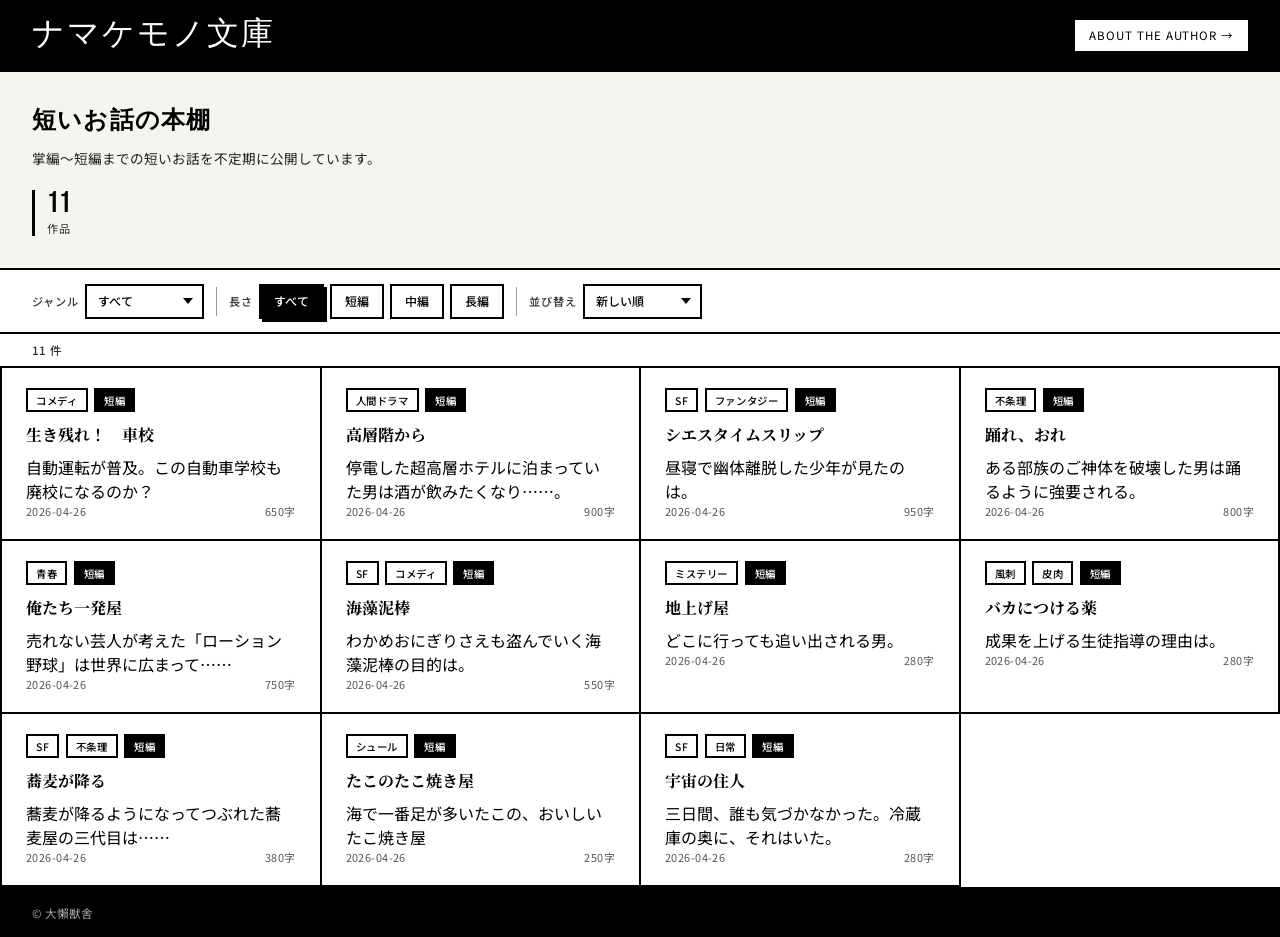
==== index.html @ 3407baa8 "Update index.html" ====
<!DOCTYPE html>
<html lang="ja">
<head>
  <meta charset="UTF-8" />
  <meta name="viewport" content="width=device-width, initial-scale=1.0" />
  <title>ナマケモノ文庫</title>
  <link rel="stylesheet" href="style.css" />
  <style>
    /* =====================
       Hero
       ===================== */
    .hero {
      background: var(--gray);
      border-bottom: var(--border);
      padding: 2rem;
    }

    .hero-inner {
      max-width: 680px;
    }

    .hero h2 {
      font-family: 'Bebas Neue', sans-serif;
      font-size: 1.5rem;
      letter-spacing: 0.05em;
      margin-bottom: 0.6rem;
      color: var(--black);
    }

    .hero p {
      font-size: 0.85rem;
      line-height: 1.8;
      color: #222;
    }

    .hero-stats {
      display: flex;
      gap: 2rem;
      margin-top: 1.2rem;
    }

    .stat {
      border-left: 3px solid var(--black);
      padding-left: 0.75rem;
    }

    .stat-num {
      font-family: 'Bebas Neue', sans-serif;
      font-size: 1.8rem;
      line-height: 1;
      color: var(--black);
    }

    .stat-label {
      font-size: 0.7rem;
      color: #333;
      letter-spacing: 0.05em;
      margin-top: 0.1rem;
    }

    /* =====================
       Controls
       ===================== */
    .controls {
      padding: 0.85rem 2rem;
      border-bottom: var(--border);
      display: flex;
      flex-wrap: wrap;
      gap: 0.75rem;
      align-items: center;
      background: var(--white);
    }

    .control-group {
      display: flex;
      gap: 0.4rem;
      align-items: center;
    }

    .control-label {
      font-size: 0.7rem;
      letter-spacing: 0.08em;
      color: #333;
      text-transform: uppercase;
      font-weight: 500;
    }

    .sep {
      width: 1px;
      height: 1.8rem;
      background: #999;
    }

    .filter-btn {
      font-size: 0.75rem;
      font-family: 'Noto Sans JP', sans-serif;
      border: 2px solid #000;
      padding: 0.45rem 0.8rem;
      background: #fff;
      cursor: pointer;
      color: #000;
      font-weight: 500;
      outline: none;
      border-radius: 0;
      -webkit-appearance: none;
      appearance: none;
      line-height: 1.4;
      height: 2.2rem;
    }

    .filter-btn:hover {
      background: #e8e8e0;
    }

    .filter-btn.active {
      background: #000;
      color: #fff;
      box-shadow: var(--shadow);
    }

    .genre-select,
    .sort-select {
      font-size: 0.75rem;
      font-family: 'Noto Sans JP', sans-serif;
      border: 2px solid #000;
      padding: 0.45rem 2rem 0.45rem 0.7rem;
      background-color: #fff;
      background-image: url("data:image/svg+xml,%3Csvg xmlns='http://www.w3.org/2000/svg' width='10' height='6'%3E%3Cpath d='M0 0l5 6 5-6z' fill='%23000'/%3E%3C/svg%3E");
      background-repeat: no-repeat;
      background-position: right 0.55rem center;
      cursor: pointer;
      appearance: none;
      -webkit-appearance: none;
      color: #000;
      font-weight: 500;
      border-radius: 0;
      line-height: 1.4;
      height: 2.2rem;
    }

    /* =====================
       Works grid
       ===================== */
    .result-count {
      font-size: 0.72rem;
      color: #333;
      letter-spacing: 0.04em;
      padding: 0.5rem 2rem;
      border-bottom: var(--border);
      background: var(--white);
      font-weight: 500;
    }

    .works-grid {
      display: grid;
      grid-template-columns: repeat(auto-fill, minmax(280px, 1fr));
      gap: 0;
      border-left: var(--border);
      flex: 1;
    }

    .work-card {
      border-right: var(--border);
      border-bottom: var(--border);
      padding: 1.25rem 1.5rem;
      cursor: pointer;
      transition: background 0.1s;
      position: relative;
      overflow: hidden;
      background: var(--white);
      text-decoration: none;
      display: block;
      color: inherit;
    }

    .work-card:hover {
      background: var(--gray);
    }

    .work-card:hover .card-arrow {
      opacity: 1;
    }

    .card-genre-row {
      display: flex;
      gap: 0.4rem;
      margin-bottom: 0.7rem;
      flex-wrap: wrap;
    }

    .genre-tag {
      font-size: 0.65rem;
      letter-spacing: 0.06em;
      border: 2px solid #000;
      padding: 0.15rem 0.5rem;
      color: #000;
      font-weight: 500;
      background: var(--white);
    }

    .length-tag {
      font-size: 0.65rem;
      letter-spacing: 0.06em;
      border: 2px solid #000;
      padding: 0.15rem 0.5rem;
      background: var(--black);
      color: var(--white);
      font-weight: 500;
    }

    .card-title {
      font-family: 'Noto Serif JP', sans-serif;
      font-size: 1rem;
      font-weight: 700;
      line-height: 1.5;
      margin-bottom: 0.5rem;
      color: #000;
    }

    .card-meta {
      display: flex;
      justify-content: space-between;
      align-items: center;
      font-size: 0.68rem;
      color: #555;
      letter-spacing: 0.04em;
    }

    .card-arrow {
      position: absolute;
      bottom: 1rem;
      right: 1rem;
      font-size: 1.2rem;
      opacity: 0;
      transition: opacity 0.15s;
      color: #000;
    }

    .empty {
      padding: 3rem 2rem;
      color: #555;
      font-size: 0.85rem;
      background: var(--white);
    }

    /* =====================
       Responsive
       ===================== */
    @media (max-width: 600px) {
      .hero {
        padding: 1.5rem 1.25rem;
      }

      .controls {
        padding: 0.75rem 1.25rem;
        gap: 0.5rem;
      }

      .result-count {
        padding: 0.5rem 1.25rem;
      }

      .works-grid {
        grid-template-columns: 1fr;
      }

      .work-card {
        padding: 1rem 1.25rem;
      }

      .sep {
        display: none;
      }

      .controls {
        flex-direction: column;
        align-items: flex-start;
      }
    }
  </style>
</head>
<body>
  <header class="site-header">
    <span class="site-title">ナマケモノ文庫</span>
    <!-- 作者ページのURLを href に設定してください -->
    <a href="https://lit.link/sloth_folivora" class="author-link" target="_blank" rel="noopener">About the Author →</a>
  </header>

  <section class="hero">
    <div class="hero-inner">
      <!-- サイト紹介文を編集してください -->
      <h2>短いお話の本棚</h2>
      <p>
        掌編～短編までの短いお話を不定期に公開しています。
      </p>
      <div class="hero-stats">
        <div class="stat">
          <div class="stat-num" id="total-count">0</div>
          <div class="stat-label">作品</div>
        </div>
      </div>
    </div>
  </section>

  <div class="controls">
    <div class="control-group">
      <span class="control-label">ジャンル</span>
      <select class="genre-select" id="genre-select" aria-label="ジャンルで絞り込み">
        <option value="all">すべて</option>
        <!-- ジャンルはJSで動的生成されます -->
      </select>
    </div>
    <div class="sep"></div>
    <div class="control-group">
      <span class="control-label">長さ</span>
      <button class="filter-btn active" data-filter-length="all">すべて</button>
      <button class="filter-btn" data-filter-length="short">短編</button>
      <button class="filter-btn" data-filter-length="medium">中編</button>
      <button class="filter-btn" data-filter-length="long">長編</button>
    </div>
    <div class="sep"></div>
    <div class="control-group">
      <span class="control-label">並び替え</span>
      <select class="sort-select" id="sort-select" aria-label="並び替え">
        <option value="date-desc">新しい順</option>
        <option value="date-asc">古い順</option>
        <option value="chars-desc">文字数（多）</option>
        <option value="chars-asc">文字数（少）</option>
      </select>
    </div>
  </div>

  <div class="result-count" id="result-count" aria-live="polite"></div>
  <main class="works-grid" id="works-grid"></main>
  <div class="empty" id="empty" style="display:none">該当する作品がありません。</div>

  <div id="footer-placeholder"></div>

  <script src="js/list.js"></script>
</body>
</html>
---- style.css ----
@import url('https://fonts.googleapis.com/css2?family=Bebas+Neue&family=Noto+Serif+JP:wght@400;700&family=Noto+Sans+JP:wght@400;500&display=swap');

*, *::before, *::after {
  box-sizing: border-box;
  margin: 0;
  padding: 0;
}

:root {
  --black: #000;
  --white: #fff;
  --gray: #f5f5f0;
  --border: 2px solid #000;
  --shadow: 3px 3px 0 #000;
}

body {
  background: var(--white);
  font-family: 'Noto Sans JP', sans-serif;
  color: var(--black);
  min-height: 100vh;
  display: flex;
  flex-direction: column;
}

/* =====================
   Header
   ===================== */
.site-header {
  border-bottom: var(--border);
  padding: 1.2rem 2rem;
  display: flex;
  align-items: center;
  justify-content: space-between;
  gap: 1rem;
  background: var(--black);
  position: sticky;
  top: 0;
  z-index: 100;
}

.site-title {
  font-family: 'Bebas Neue', sans-serif;
  font-size: 2rem;
  letter-spacing: 0.06em;
  line-height: 1;
  color: var(--white);
  text-decoration: none;
}

.author-link {
  font-size: 0.72rem;
  letter-spacing: 0.08em;
  text-transform: uppercase;
  text-decoration: none;
  color: var(--black);
  border: 2px solid var(--white);
  padding: 0.35rem 0.75rem;
  background: var(--white);
  transition: background 0.15s, color 0.15s;
  white-space: nowrap;
}

.author-link:hover {
  background: var(--black);
  color: var(--white);
  border-color: var(--white);
}

/* =====================
   Footer
   ===================== */
.site-footer {
  border-top: var(--border);
  padding: 1rem 2rem;
  background: var(--black);
  margin-top: auto;
}

.site-footer p {
  font-size: 0.72rem;
  color: #aaa;
}

/* =====================
   Responsive
   ===================== */
@media (max-width: 600px) {
  .site-header {
    padding: 1rem 1.25rem;
  }

  .site-title {
    font-size: 1.6rem;
  }

  .author-link {
    font-size: 0.65rem;
    padding: 0.3rem 0.55rem;
  }
}
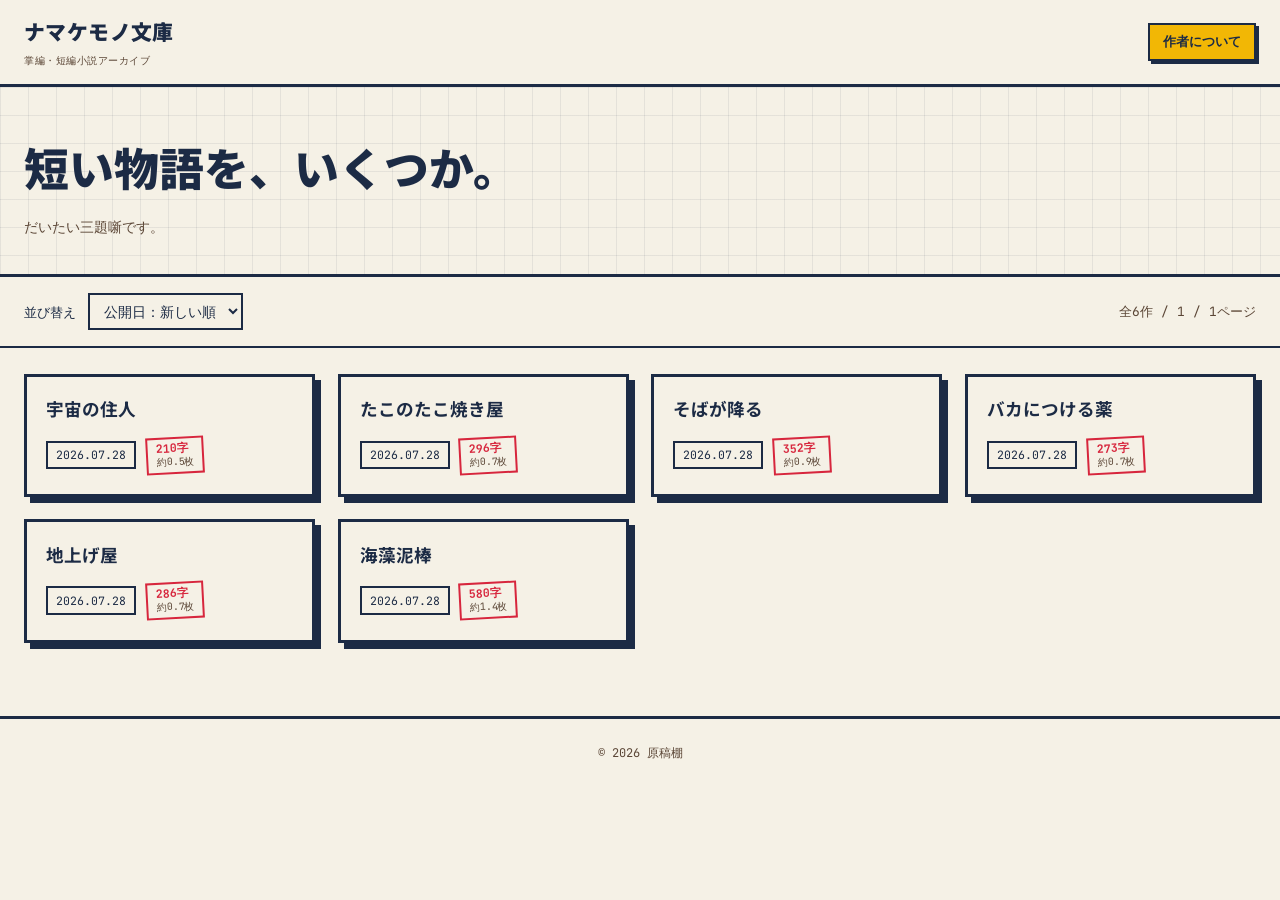
==== commit cd3cfa7b: "リンク等変更" ====
--- a/index.html
+++ b/index.html
@@ -1,341 +1,51 @@
 <!DOCTYPE html>
 <html lang="ja">
 <head>
-  <meta charset="UTF-8" />
-  <meta name="viewport" content="width=device-width, initial-scale=1.0" />
-  <title>ナマケモノ文庫</title>
-  <link rel="stylesheet" href="style.css" />
-  <style>
-    /* =====================
-       Hero
-       ===================== */
-    .hero {
-      background: var(--gray);
-      border-bottom: var(--border);
-      padding: 2rem;
-    }
-
-    .hero-inner {
-      max-width: 680px;
-    }
-
-    .hero h2 {
-      font-family: 'Bebas Neue', sans-serif;
-      font-size: 1.5rem;
-      letter-spacing: 0.05em;
-      margin-bottom: 0.6rem;
-      color: var(--black);
-    }
-
-    .hero p {
-      font-size: 0.85rem;
-      line-height: 1.8;
-      color: #222;
-    }
-
-    .hero-stats {
-      display: flex;
-      gap: 2rem;
-      margin-top: 1.2rem;
-    }
-
-    .stat {
-      border-left: 3px solid var(--black);
-      padding-left: 0.75rem;
-    }
-
-    .stat-num {
-      font-family: 'Bebas Neue', sans-serif;
-      font-size: 1.8rem;
-      line-height: 1;
-      color: var(--black);
-    }
-
-    .stat-label {
-      font-size: 0.7rem;
-      color: #333;
-      letter-spacing: 0.05em;
-      margin-top: 0.1rem;
-    }
-
-    /* =====================
-       Controls
-       ===================== */
-    .controls {
-      padding: 0.85rem 2rem;
-      border-bottom: var(--border);
-      display: flex;
-      flex-wrap: wrap;
-      gap: 0.75rem;
-      align-items: center;
-      background: var(--white);
-    }
-
-    .control-group {
-      display: flex;
-      gap: 0.4rem;
-      align-items: center;
-    }
-
-    .control-label {
-      font-size: 0.7rem;
-      letter-spacing: 0.08em;
-      color: #333;
-      text-transform: uppercase;
-      font-weight: 500;
-    }
-
-    .sep {
-      width: 1px;
-      height: 1.8rem;
-      background: #999;
-    }
-
-    .filter-btn {
-      font-size: 0.75rem;
-      font-family: 'Noto Sans JP', sans-serif;
-      border: 2px solid #000;
-      padding: 0.45rem 0.8rem;
-      background: #fff;
-      cursor: pointer;
-      color: #000;
-      font-weight: 500;
-      outline: none;
-      border-radius: 0;
-      -webkit-appearance: none;
-      appearance: none;
-      line-height: 1.4;
-      height: 2.2rem;
-    }
-
-    .filter-btn:hover {
-      background: #e8e8e0;
-    }
-
-    .filter-btn.active {
-      background: #000;
-      color: #fff;
-      box-shadow: var(--shadow);
-    }
-
-    .genre-select,
-    .sort-select {
-      font-size: 0.75rem;
-      font-family: 'Noto Sans JP', sans-serif;
-      border: 2px solid #000;
-      padding: 0.45rem 2rem 0.45rem 0.7rem;
-      background-color: #fff;
-      background-image: url("data:image/svg+xml,%3Csvg xmlns='http://www.w3.org/2000/svg' width='10' height='6'%3E%3Cpath d='M0 0l5 6 5-6z' fill='%23000'/%3E%3C/svg%3E");
-      background-repeat: no-repeat;
-      background-position: right 0.55rem center;
-      cursor: pointer;
-      appearance: none;
-      -webkit-appearance: none;
-      color: #000;
-      font-weight: 500;
-      border-radius: 0;
-      line-height: 1.4;
-      height: 2.2rem;
-    }
-
-    /* =====================
-       Works grid
-       ===================== */
-    .result-count {
-      font-size: 0.72rem;
-      color: #333;
-      letter-spacing: 0.04em;
-      padding: 0.5rem 2rem;
-      border-bottom: var(--border);
-      background: var(--white);
-      font-weight: 500;
-    }
-
-    .works-grid {
-      display: grid;
-      grid-template-columns: repeat(auto-fill, minmax(280px, 1fr));
-      gap: 0;
-      border-left: var(--border);
-      flex: 1;
-    }
-
-    .work-card {
-      border-right: var(--border);
-      border-bottom: var(--border);
-      padding: 1.25rem 1.5rem;
-      cursor: pointer;
-      transition: background 0.1s;
-      position: relative;
-      overflow: hidden;
-      background: var(--white);
-      text-decoration: none;
-      display: block;
-      color: inherit;
-    }
-
-    .work-card:hover {
-      background: var(--gray);
-    }
-
-    .work-card:hover .card-arrow {
-      opacity: 1;
-    }
-
-    .card-genre-row {
-      display: flex;
-      gap: 0.4rem;
-      margin-bottom: 0.7rem;
-      flex-wrap: wrap;
-    }
-
-    .genre-tag {
-      font-size: 0.65rem;
-      letter-spacing: 0.06em;
-      border: 2px solid #000;
-      padding: 0.15rem 0.5rem;
-      color: #000;
-      font-weight: 500;
-      background: var(--white);
-    }
-
-    .length-tag {
-      font-size: 0.65rem;
-      letter-spacing: 0.06em;
-      border: 2px solid #000;
-      padding: 0.15rem 0.5rem;
-      background: var(--black);
-      color: var(--white);
-      font-weight: 500;
-    }
-
-    .card-title {
-      font-family: 'Noto Serif JP', sans-serif;
-      font-size: 1rem;
-      font-weight: 700;
-      line-height: 1.5;
-      margin-bottom: 0.5rem;
-      color: #000;
-    }
-
-    .card-meta {
-      display: flex;
-      justify-content: space-between;
-      align-items: center;
-      font-size: 0.68rem;
-      color: #555;
-      letter-spacing: 0.04em;
-    }
-
-    .card-arrow {
-      position: absolute;
-      bottom: 1rem;
-      right: 1rem;
-      font-size: 1.2rem;
-      opacity: 0;
-      transition: opacity 0.15s;
-      color: #000;
-    }
-
-    .empty {
-      padding: 3rem 2rem;
-      color: #555;
-      font-size: 0.85rem;
-      background: var(--white);
-    }
-
-    /* =====================
-       Responsive
-       ===================== */
-    @media (max-width: 600px) {
-      .hero {
-        padding: 1.5rem 1.25rem;
-      }
-
-      .controls {
-        padding: 0.75rem 1.25rem;
-        gap: 0.5rem;
-      }
-
-      .result-count {
-        padding: 0.5rem 1.25rem;
-      }
-
-      .works-grid {
-        grid-template-columns: 1fr;
-      }
-
-      .work-card {
-        padding: 1rem 1.25rem;
-      }
-
-      .sep {
-        display: none;
-      }
-
-      .controls {
-        flex-direction: column;
-        align-items: flex-start;
-      }
-    }
-  </style>
+<meta charset="UTF-8">
+<meta name="viewport" content="width=device-width, initial-scale=1.0">
+<title>ナマケモノ文庫</title>
+<link rel="preconnect" href="https://fonts.googleapis.com">
+<link rel="preconnect" href="https://fonts.gstatic.com" crossorigin>
+<link href="https://fonts.googleapis.com/css2?family=Noto+Sans+JP:wght@700;900&family=Noto+Serif+JP:wght@400;500&family=JetBrains+Mono:wght@400;700&display=swap" rel="stylesheet">
+<link rel="stylesheet" href="css/style.css">
 </head>
 <body>
-  <header class="site-header">
-    <span class="site-title">ナマケモノ文庫</span>
-    <!-- 作者ページのURLを href に設定してください -->
-    <a href="https://lit.link/sloth_folivora" class="author-link" target="_blank" rel="noopener">About the Author →</a>
-  </header>
 
-  <section class="hero">
-    <div class="hero-inner">
-      <!-- サイト紹介文を編集してください -->
-      <h2>短いお話の本棚</h2>
-      <p>
-        掌編～短編までの短いお話を不定期に公開しています。
-      </p>
-      <div class="hero-stats">
-        <div class="stat">
-          <div class="stat-num" id="total-count">0</div>
-          <div class="stat-label">作品</div>
-        </div>
-      </div>
-    </div>
-  </section>
+<header class="site-header">
+  <a class="site-title" href="index.html">ナマケモノ文庫<small>掌編・短編小説アーカイブ</small></a>
+  <!-- 作者ページへのリンク：hrefを実際のプロフィールサイトのURLに変更してください -->
+  <a class="author-link" href="https://lit.link/sloth_folivora" target="_blank" rel="noopener">作者について</a>
+</header>
 
-  <div class="controls">
-    <div class="control-group">
-      <span class="control-label">ジャンル</span>
-      <select class="genre-select" id="genre-select" aria-label="ジャンルで絞り込み">
-        <option value="all">すべて</option>
-        <!-- ジャンルはJSで動的生成されます -->
-      </select>
-    </div>
-    <div class="sep"></div>
-    <div class="control-group">
-      <span class="control-label">長さ</span>
-      <button class="filter-btn active" data-filter-length="all">すべて</button>
-      <button class="filter-btn" data-filter-length="short">短編</button>
-      <button class="filter-btn" data-filter-length="medium">中編</button>
-      <button class="filter-btn" data-filter-length="long">長編</button>
-    </div>
-    <div class="sep"></div>
-    <div class="control-group">
-      <span class="control-label">並び替え</span>
-      <select class="sort-select" id="sort-select" aria-label="並び替え">
-        <option value="date-desc">新しい順</option>
-        <option value="date-asc">古い順</option>
-        <option value="chars-desc">文字数（多）</option>
-        <option value="chars-asc">文字数（少）</option>
-      </select>
-    </div>
+<div class="masthead">
+  <h1>短い物語を、いくつか。</h1>
+  <p>だいたい三題噺です。</p>
+</div>
+
+<div class="controls-bar">
+  <div>
+    <label for="sortSelect">並び替え</label>
+    <select id="sortSelect" class="sort-select">
+      <option value="date-desc">公開日：新しい順</option>
+      <option value="date-asc">公開日：古い順</option>
+      <option value="length-desc">文字数：長い順</option>
+      <option value="length-asc">文字数：短い順</option>
+    </select>
   </div>
+  <div class="result-count" id="resultCount"></div>
+</div>
 
-  <div class="result-count" id="result-count" aria-live="polite"></div>
-  <main class="works-grid" id="works-grid"></main>
-  <div class="empty" id="empty" style="display:none">該当する作品がありません。</div>
+<main>
+  <div class="novel-grid" id="novelGrid">
+    <p class="empty-msg">読み込み中…</p>
+  </div>
+  <nav class="pagination" id="pagination" aria-label="ページ送り"></nav>
+</main>
 
-  <div id="footer-placeholder"></div>
+<footer class="site-footer">
+  &copy; <span id="yearSpan"></span> 原稿棚
+</footer>
 
-  <script src="js/list.js"></script>
+<script src="js/list.js"></script>
 </body>
 </html>
--- a/css/style.css
+++ b/css/style.css
@@ -0,0 +1,600 @@
+/* ==========================================================================
+   原稿棚 — 小説公開サイト用スタイル
+   デザイン方針：ネオブルータリズム（太枠・オフセット影・角丸なし）
+   紙のような白（暖色）＋ 紺・茶をベースに、赤／青／黄の原色をスタンプ的に使用
+   400字詰め原稿用紙の方眼を、見出し帯の背景にごく控えめに使用（サイトの署名要素）
+   ========================================================================== */
+
+:root {
+  --paper: #F5F1E6;
+  --paper-line: rgba(28, 43, 69, 0.08);
+  --ink: #1C2B45;      /* 紺：主要な文字・枠線 */
+  --brown: #5B4636;    /* 茶：副次的な要素 */
+  --charcoal: #2A2A2A;
+  --red: #D7263D;
+  --blue: #1E5AA8;
+  --yellow: #F2B705;
+
+  --border-w: 3px;
+  --shadow: 6px 6px 0 var(--ink);
+  --shadow-sm: 3px 3px 0 var(--ink);
+
+  --font-display: "Noto Sans JP", "Hiragino Sans", sans-serif;
+  --font-body: "Noto Serif JP", "Hiragino Mincho ProN", serif;
+  --font-mono: "JetBrains Mono", "Courier New", monospace;
+}
+
+* { box-sizing: border-box; }
+
+html { -webkit-text-size-adjust: 100%; }
+
+body {
+  margin: 0;
+  background: var(--paper);
+  color: var(--ink);
+  font-family: var(--font-body);
+  line-height: 1.7;
+}
+
+a { color: inherit; }
+
+img { max-width: 100%; }
+
+button, select, input, textarea {
+  font-family: inherit;
+  color: inherit;
+}
+
+:focus-visible {
+  outline: 3px solid var(--blue);
+  outline-offset: 2px;
+}
+
+/* ---------- ヘッダー ---------- */
+
+.site-header {
+  position: sticky;
+  top: 0;
+  z-index: 10;
+  background: var(--paper);
+  border-bottom: var(--border-w) solid var(--ink);
+  display: flex;
+  align-items: center;
+  justify-content: space-between;
+  gap: 1rem;
+  padding: 0.9rem 1.5rem;
+  flex-wrap: wrap;
+}
+
+.site-title {
+  font-family: var(--font-display);
+  font-weight: 900;
+  font-size: 1.3rem;
+  text-decoration: none;
+  letter-spacing: 0.02em;
+}
+
+.site-title small {
+  display: block;
+  font-family: var(--font-mono);
+  font-weight: 400;
+  font-size: 0.65rem;
+  color: var(--brown);
+  letter-spacing: 0.05em;
+  margin-top: 0.15rem;
+}
+
+/* 作者ページへのリンク：ここのhrefを実際のプロフィールサイトURLに変更してください */
+.author-link {
+  font-family: var(--font-mono);
+  font-size: 0.8rem;
+  font-weight: 700;
+  text-decoration: none;
+  color: var(--ink);
+  background: var(--yellow);
+  border: 2px solid var(--ink);
+  padding: 0.4rem 0.8rem;
+  box-shadow: var(--shadow-sm);
+  transition: transform 0.1s ease, box-shadow 0.1s ease;
+  white-space: nowrap;
+}
+.author-link:hover,
+.author-link:focus-visible {
+  transform: translate(-1px, -1px);
+  box-shadow: 4px 4px 0 var(--ink);
+}
+.author-link:active {
+  transform: translate(2px, 2px);
+  box-shadow: 1px 1px 0 var(--ink);
+}
+
+/* ---------- 見出し帯（原稿用紙の方眼を背景に） ---------- */
+
+.masthead {
+  padding: 2.6rem 1.5rem 2.2rem;
+  border-bottom: var(--border-w) solid var(--ink);
+  background-image:
+    linear-gradient(var(--paper-line) 1px, transparent 1px),
+    linear-gradient(90deg, var(--paper-line) 1px, transparent 1px);
+  background-size: 28px 28px;
+}
+
+.masthead h1 {
+  margin: 0 0 0.6rem;
+  font-family: var(--font-display);
+  font-weight: 900;
+  font-size: clamp(1.8rem, 4.5vw, 2.8rem);
+}
+
+.masthead p {
+  margin: 0;
+  font-family: var(--font-mono);
+  font-size: 0.9rem;
+  color: var(--brown);
+}
+
+/* ---------- 並び替えバー ---------- */
+
+.controls-bar {
+  display: flex;
+  align-items: center;
+  justify-content: space-between;
+  flex-wrap: wrap;
+  gap: 0.8rem;
+  padding: 1rem 1.5rem;
+  border-bottom: 2px solid var(--ink);
+}
+
+.controls-bar label {
+  font-family: var(--font-mono);
+  font-size: 0.8rem;
+  margin-right: 0.5rem;
+}
+
+.sort-select {
+  font-family: var(--font-mono);
+  font-size: 0.85rem;
+  border: 2px solid var(--ink);
+  background: var(--paper);
+  padding: 0.4rem 0.6rem;
+  cursor: pointer;
+}
+
+.result-count {
+  font-family: var(--font-mono);
+  font-size: 0.8rem;
+  color: var(--brown);
+}
+
+/* ---------- 一覧グリッド ---------- */
+
+.novel-grid {
+  display: grid;
+  grid-template-columns: repeat(auto-fill, minmax(260px, 1fr));
+  gap: 1.4rem;
+  padding: 1.6rem 1.5rem;
+}
+
+.novel-card {
+  display: flex;
+  flex-direction: column;
+  gap: 0.9rem;
+  text-decoration: none;
+  color: inherit;
+  background: var(--paper);
+  border: var(--border-w) solid var(--ink);
+  box-shadow: var(--shadow);
+  padding: 1.2rem 1.2rem 1.3rem;
+  transition: transform 0.12s ease, box-shadow 0.12s ease;
+}
+
+.novel-card:hover,
+.novel-card:focus-visible {
+  transform: translate(-3px, -3px);
+  box-shadow: 9px 9px 0 var(--ink);
+}
+
+.novel-card:active {
+  transform: translate(1px, 1px);
+  box-shadow: 3px 3px 0 var(--ink);
+}
+
+.novel-card h2 {
+  margin: 0;
+  font-family: var(--font-display);
+  font-weight: 700;
+  font-size: 1.1rem;
+  line-height: 1.5;
+}
+
+.card-meta {
+  display: flex;
+  align-items: center;
+  gap: 0.6rem;
+  flex-wrap: wrap;
+  margin-top: auto;
+}
+
+.stamp-date {
+  font-family: var(--font-mono);
+  font-size: 0.72rem;
+  border: 2px solid var(--ink);
+  padding: 0.15rem 0.5rem;
+}
+
+.stamp-date-sub {
+  font-family: var(--font-mono);
+  font-size: 0.7rem;
+  color: var(--brown);
+}
+
+.stamp-length {
+  font-family: var(--font-mono);
+  font-weight: 700;
+  font-size: 0.72rem;
+  border: 2px solid var(--red);
+  color: var(--red);
+  padding: 0.15rem 0.5rem;
+  display: inline-block;
+  transform: rotate(-3deg);
+  line-height: 1.3;
+}
+
+.stamp-length small {
+  display: block;
+  font-weight: 400;
+  font-size: 0.62rem;
+  color: var(--brown);
+}
+
+.empty-msg {
+  padding: 2rem;
+  font-family: var(--font-mono);
+  color: var(--brown);
+  grid-column: 1 / -1;
+  text-align: center;
+}
+
+/* ---------- ページネーション ---------- */
+
+.pagination {
+  display: flex;
+  justify-content: center;
+  flex-wrap: wrap;
+  gap: 0.5rem;
+  padding: 1.5rem;
+}
+
+.page-btn {
+  font-family: var(--font-mono);
+  font-size: 0.85rem;
+  border: 2px solid var(--ink);
+  background: var(--paper);
+  padding: 0.4rem 0.75rem;
+  cursor: pointer;
+}
+
+.page-btn:hover:not(:disabled) {
+  background: var(--ink);
+  color: var(--paper);
+}
+
+.page-btn.active {
+  background: var(--ink);
+  color: var(--paper);
+}
+
+.page-btn:disabled {
+  opacity: 0.3;
+  cursor: not-allowed;
+}
+
+/* ---------- フッター ---------- */
+
+.site-footer {
+  border-top: var(--border-w) solid var(--ink);
+  padding: 1.5rem;
+  text-align: center;
+  font-family: var(--font-mono);
+  font-size: 0.75rem;
+  color: var(--brown);
+}
+
+.back-link {
+  display: inline-block;
+  margin: 1.5rem;
+  font-family: var(--font-mono);
+  font-size: 0.85rem;
+  text-decoration: none;
+  border-bottom: 2px solid var(--ink);
+}
+
+/* ---------- 個別小説ページ ---------- */
+
+.novel-header {
+  padding: 2.2rem 1.5rem 1.6rem;
+  border-bottom: 6px double var(--ink);
+  max-width: 40em;
+  margin: 0 auto;
+}
+
+.novel-header h1 {
+  margin: 0 0 1rem;
+  font-family: var(--font-display);
+  font-weight: 900;
+  font-size: clamp(1.5rem, 4vw, 2.2rem);
+  line-height: 1.4;
+}
+
+.novel-meta-row {
+  display: flex;
+  gap: 0.6rem;
+  flex-wrap: wrap;
+  align-items: center;
+}
+
+.novel-article {
+  max-width: 38em;
+  margin: 0 auto;
+  padding: 2.4rem 1.5rem;
+  font-family: var(--font-body);
+  font-size: 1.05rem;
+  line-height: 2.15;
+}
+
+.novel-article p {
+  margin: 0 0 1.15em;
+}
+
+.theme-section {
+  max-width: 38em;
+  margin: 0 auto;
+  padding: 0 1.5rem 3rem;
+  text-align: center;
+}
+
+.theme-btn {
+  font-family: var(--font-display);
+  font-weight: 700;
+  font-size: 0.95rem;
+  border: var(--border-w) solid var(--ink);
+  background: var(--yellow);
+  padding: 0.75rem 1.6rem;
+  box-shadow: var(--shadow);
+  cursor: pointer;
+  transition: transform 0.1s ease, box-shadow 0.1s ease;
+}
+
+.theme-btn:hover { transform: translate(-2px, -2px); box-shadow: 8px 8px 0 var(--ink); }
+
+.theme-btn:active {
+  transform: translate(3px, 3px);
+  box-shadow: 0 0 0 var(--ink);
+}
+
+.theme-chips {
+  display: flex;
+  gap: 1rem;
+  justify-content: center;
+  flex-wrap: wrap;
+  margin-top: 1.6rem;
+}
+
+.theme-chips[hidden] { display: none; }
+
+.theme-chip {
+  font-family: var(--font-mono);
+  font-weight: 700;
+  font-size: 0.9rem;
+  padding: 0.6rem 1.2rem;
+  border: 2px solid var(--ink);
+  color: var(--paper);
+}
+
+.theme-chip:nth-child(3n+1) { background: var(--red); }
+.theme-chip:nth-child(3n+2) { background: var(--blue); }
+.theme-chip:nth-child(3n+3) { background: var(--yellow); color: var(--ink); }
+
+/* ---------- ツールページ ---------- */
+
+.tool-main {
+  max-width: 46em;
+  margin: 0 auto;
+  padding: 2rem 1.5rem 4rem;
+}
+
+.tool-notice {
+  border: 2px solid var(--brown);
+  background: var(--paper-line);
+  padding: 0.9rem 1.1rem;
+  font-family: var(--font-mono);
+  font-size: 0.8rem;
+  color: var(--brown);
+  margin-bottom: 2rem;
+}
+
+.field-row {
+  display: grid;
+  grid-template-columns: repeat(auto-fit, minmax(180px, 1fr));
+  gap: 1rem;
+  margin-bottom: 1.2rem;
+}
+
+.field {
+  display: flex;
+  flex-direction: column;
+  gap: 0.35rem;
+}
+
+.field label {
+  font-family: var(--font-mono);
+  font-size: 0.8rem;
+  font-weight: 700;
+}
+
+.field input {
+  border: 2px solid var(--ink);
+  background: var(--paper);
+  padding: 0.5rem 0.6rem;
+  font-size: 0.95rem;
+}
+
+.field-hint {
+  font-family: var(--font-mono);
+  font-size: 0.68rem;
+  color: var(--brown);
+}
+
+.textarea-field {
+  margin-bottom: 1.4rem;
+}
+
+textarea#rawTextInput {
+  width: 100%;
+  min-height: 260px;
+  border: var(--border-w) solid var(--ink);
+  background: #fff;
+  padding: 1rem;
+  font-family: var(--font-body);
+  font-size: 1rem;
+  line-height: 1.9;
+  resize: vertical;
+}
+
+.primary-btn {
+  font-family: var(--font-display);
+  font-weight: 700;
+  font-size: 1rem;
+  border: var(--border-w) solid var(--ink);
+  background: var(--blue);
+  color: #fff;
+  padding: 0.8rem 1.6rem;
+  box-shadow: var(--shadow);
+  cursor: pointer;
+  transition: transform 0.1s ease, box-shadow 0.1s ease;
+}
+.primary-btn:hover { transform: translate(-2px, -2px); box-shadow: 8px 8px 0 var(--ink); }
+.primary-btn:active { transform: translate(3px, 3px); box-shadow: 0 0 0 var(--ink); }
+
+.secondary-btn {
+  font-family: var(--font-mono);
+  font-weight: 700;
+  font-size: 0.85rem;
+  border: 2px solid var(--ink);
+  background: var(--paper);
+  padding: 0.5rem 1rem;
+  cursor: pointer;
+}
+.secondary-btn:hover { background: var(--ink); color: var(--paper); }
+
+.error-box {
+  border: 2px solid var(--red);
+  color: var(--red);
+  padding: 0.9rem 1.1rem;
+  font-family: var(--font-mono);
+  font-size: 0.85rem;
+  margin: 1.2rem 0;
+}
+.error-box[hidden] { display: none; }
+
+.warnings-box {
+  margin-top: 1.5rem;
+}
+
+.warn-count {
+  font-family: var(--font-mono);
+  font-size: 0.85rem;
+  color: var(--brown);
+  margin-bottom: 0.6rem;
+}
+
+.ok-msg {
+  font-family: var(--font-mono);
+  font-size: 0.85rem;
+  color: var(--blue);
+}
+
+.warn-item {
+  border-left: 4px solid var(--red);
+  background: #fff;
+  padding: 0.5rem 0.8rem;
+  margin-bottom: 0.5rem;
+  font-size: 0.9rem;
+  display: flex;
+  gap: 0.5rem;
+  flex-wrap: wrap;
+  align-items: baseline;
+}
+
+.warn-tag {
+  font-family: var(--font-mono);
+  font-size: 0.68rem;
+  font-weight: 700;
+  color: var(--red);
+  border: 1px solid var(--red);
+  padding: 0.1rem 0.4rem;
+  white-space: nowrap;
+}
+
+.warn-line {
+  font-family: var(--font-mono);
+  font-size: 0.75rem;
+  color: var(--brown);
+}
+
+.warn-text {
+  font-family: var(--font-body);
+}
+
+.result-section {
+  margin-top: 2.5rem;
+  border-top: var(--border-w) solid var(--ink);
+  padding-top: 1.6rem;
+}
+.result-section[hidden] { display: none; }
+
+.result-section h2 {
+  font-family: var(--font-display);
+  font-size: 1.1rem;
+}
+
+.length-display {
+  display: inline-block;
+  font-family: var(--font-mono);
+  font-weight: 700;
+  color: var(--red);
+  border: 2px solid var(--red);
+  padding: 0.3rem 0.7rem;
+  margin-bottom: 1.2rem;
+  transform: rotate(-2deg);
+}
+
+.output-block {
+  margin-bottom: 1.6rem;
+}
+
+.output-block h3 {
+  font-family: var(--font-mono);
+  font-size: 0.85rem;
+  margin-bottom: 0.5rem;
+}
+
+.output-block textarea {
+  width: 100%;
+  min-height: 140px;
+  border: 2px solid var(--ink);
+  background: #fff;
+  font-family: var(--font-mono);
+  font-size: 0.78rem;
+  padding: 0.8rem;
+}
+
+.output-actions {
+  margin-top: 0.6rem;
+  display: flex;
+  gap: 0.6rem;
+}
+
+@media (max-width: 600px) {
+  .novel-header, .novel-article, .theme-section { padding-left: 1.1rem; padding-right: 1.1rem; }
+}
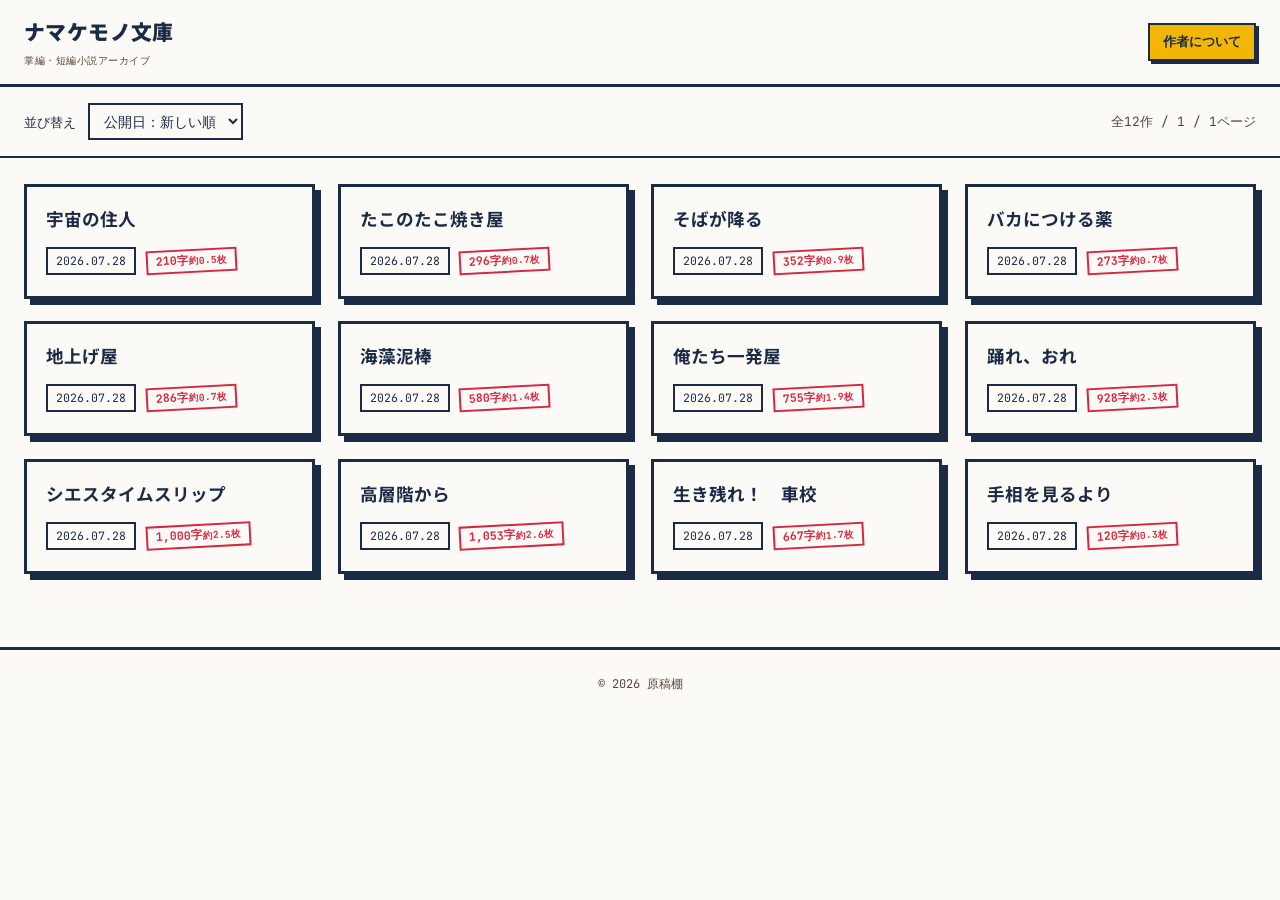
==== commit 7d88fa2f: "11・12" ====
--- a/index.html
+++ b/index.html
@@ -16,11 +16,6 @@
   <!-- 作者ページへのリンク：hrefを実際のプロフィールサイトのURLに変更してください -->
   <a class="author-link" href="https://lit.link/sloth_folivora" target="_blank" rel="noopener">作者について</a>
 </header>
-
-<div class="masthead">
-  <h1>短い物語を、いくつか。</h1>
-  <p>だいたい三題噺です。</p>
-</div>
 
 <div class="controls-bar">
   <div>
--- a/css/style.css
+++ b/css/style.css
@@ -6,7 +6,7 @@
    ========================================================================== */
 
 :root {
-  --paper: #F5F1E6;
+  --paper: #FBFAF7;
   --paper-line: rgba(28, 43, 69, 0.08);
   --ink: #1C2B45;      /* 紺：主要な文字・枠線 */
   --brown: #5B4636;    /* 茶：副次的な要素 */
@@ -108,31 +108,6 @@
   box-shadow: 1px 1px 0 var(--ink);
 }
 
-/* ---------- 見出し帯（原稿用紙の方眼を背景に） ---------- */
-
-.masthead {
-  padding: 2.6rem 1.5rem 2.2rem;
-  border-bottom: var(--border-w) solid var(--ink);
-  background-image:
-    linear-gradient(var(--paper-line) 1px, transparent 1px),
-    linear-gradient(90deg, var(--paper-line) 1px, transparent 1px);
-  background-size: 28px 28px;
-}
-
-.masthead h1 {
-  margin: 0 0 0.6rem;
-  font-family: var(--font-display);
-  font-weight: 900;
-  font-size: clamp(1.8rem, 4.5vw, 2.8rem);
-}
-
-.masthead p {
-  margin: 0;
-  font-family: var(--font-mono);
-  font-size: 0.9rem;
-  color: var(--brown);
-}
-
 /* ---------- 並び替えバー ---------- */
 
 .controls-bar {
@@ -238,13 +213,6 @@
   display: inline-block;
   transform: rotate(-3deg);
   line-height: 1.3;
-}
-
-.stamp-length small {
-  display: block;
-  font-weight: 400;
-  font-size: 0.62rem;
-  color: var(--brown);
 }
 
 .empty-msg {
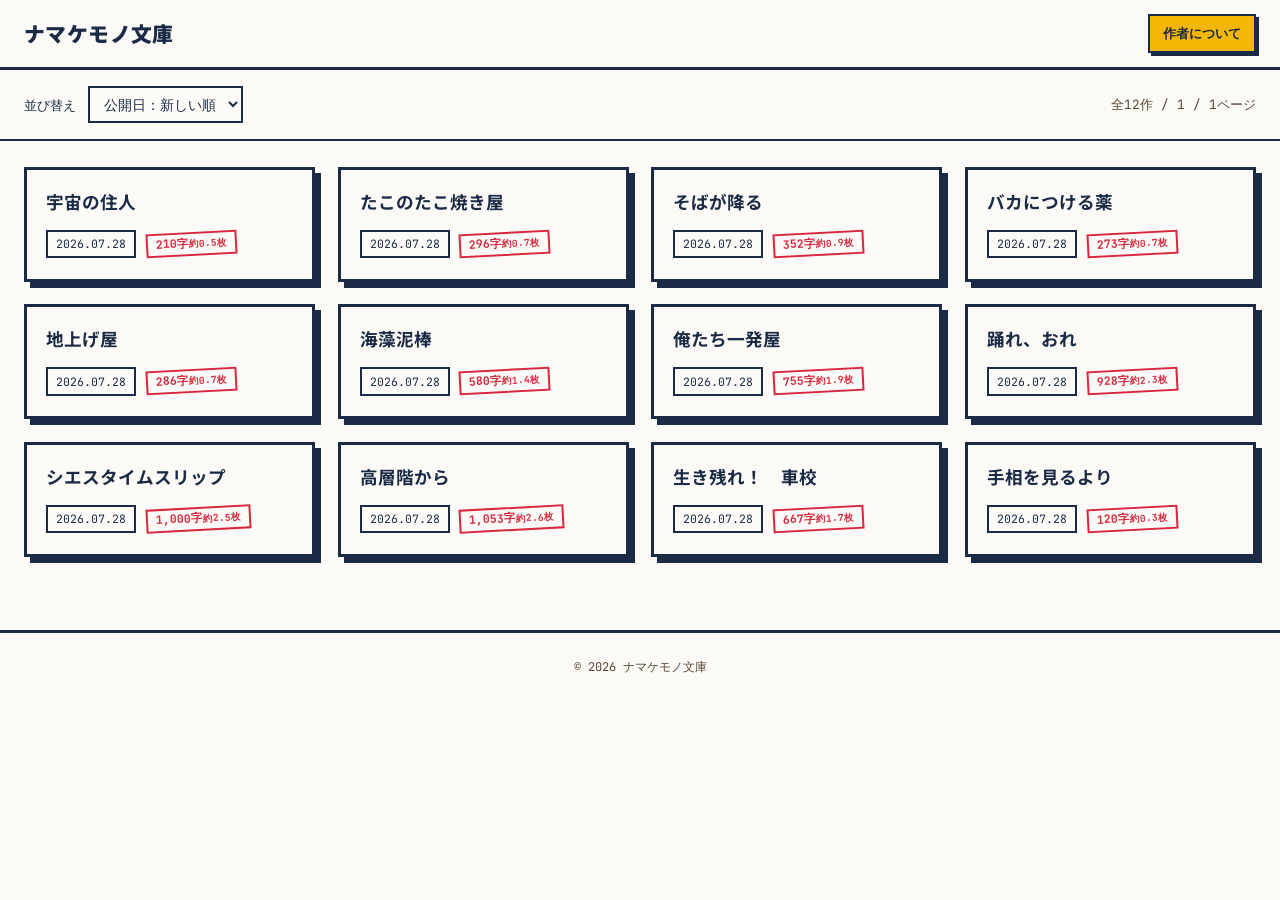
==== commit e045505c: "Update index.html" ====
--- a/index.html
+++ b/index.html
@@ -12,7 +12,7 @@
 <body>
 
 <header class="site-header">
-  <a class="site-title" href="index.html">ナマケモノ文庫<small>掌編・短編小説アーカイブ</small></a>
+  <a class="site-title" href="index.html">ナマケモノ文庫</a>
   <!-- 作者ページへのリンク：hrefを実際のプロフィールサイトのURLに変更してください -->
   <a class="author-link" href="https://lit.link/sloth_folivora" target="_blank" rel="noopener">作者について</a>
 </header>
@@ -38,7 +38,7 @@
 </main>
 
 <footer class="site-footer">
-  &copy; <span id="yearSpan"></span> 原稿棚
+  &copy; <span id="yearSpan"></span> ナマケモノ文庫
 </footer>
 
 <script src="js/list.js"></script>
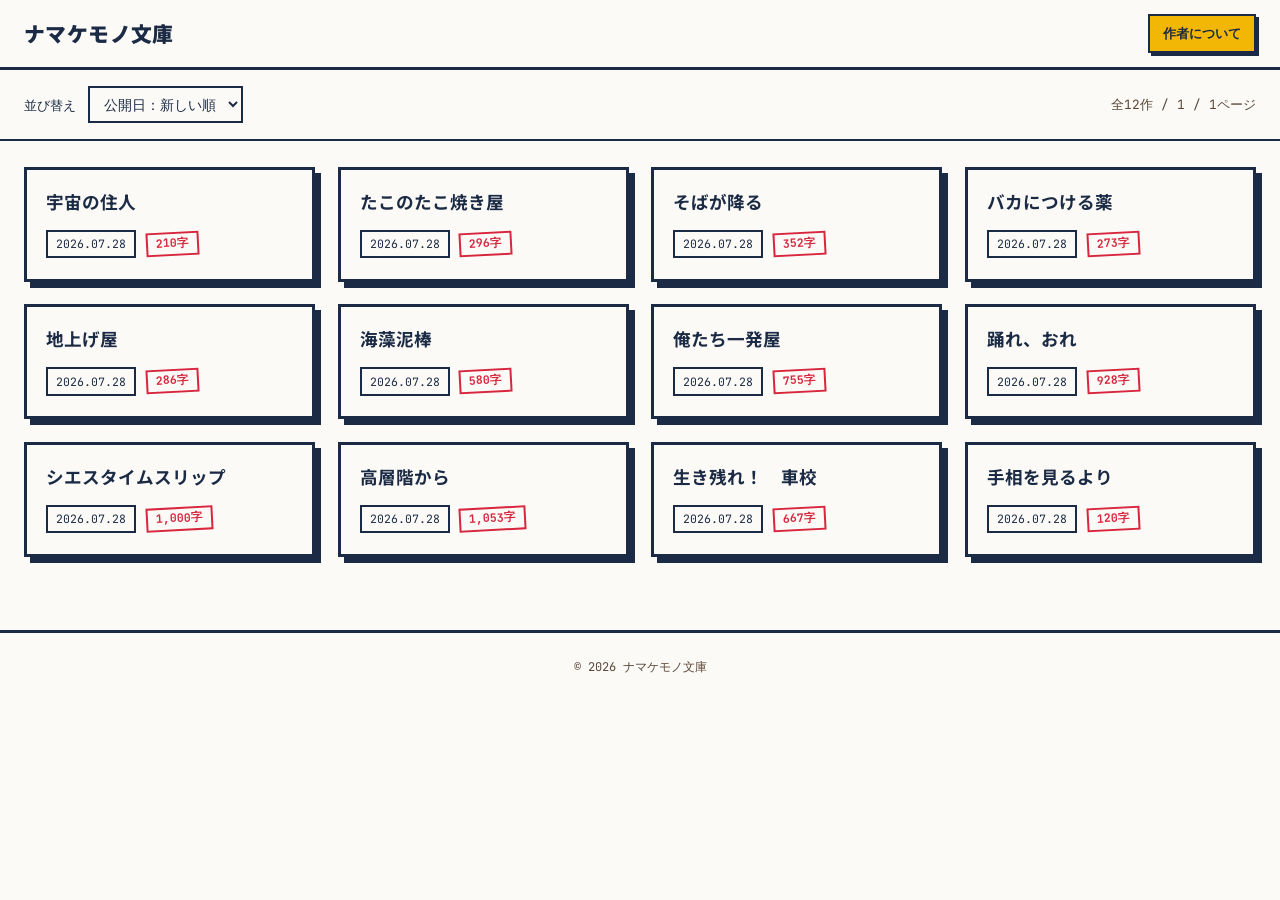
==== commit 14cea710: "jsなど更新" ====
--- a/index.html
+++ b/index.html
@@ -7,7 +7,7 @@
 <link rel="preconnect" href="https://fonts.googleapis.com">
 <link rel="preconnect" href="https://fonts.gstatic.com" crossorigin>
 <link href="https://fonts.googleapis.com/css2?family=Noto+Sans+JP:wght@700;900&family=Noto+Serif+JP:wght@400;500&family=JetBrains+Mono:wght@400;700&display=swap" rel="stylesheet">
-<link rel="stylesheet" href="css/style.css">
+<link rel="stylesheet" href="css/style.css?v=2">
 </head>
 <body>
 
@@ -41,6 +41,6 @@
   &copy; <span id="yearSpan"></span> ナマケモノ文庫
 </footer>
 
-<script src="js/list.js"></script>
+<script src="js/list.js?v=2"></script>
 </body>
 </html>
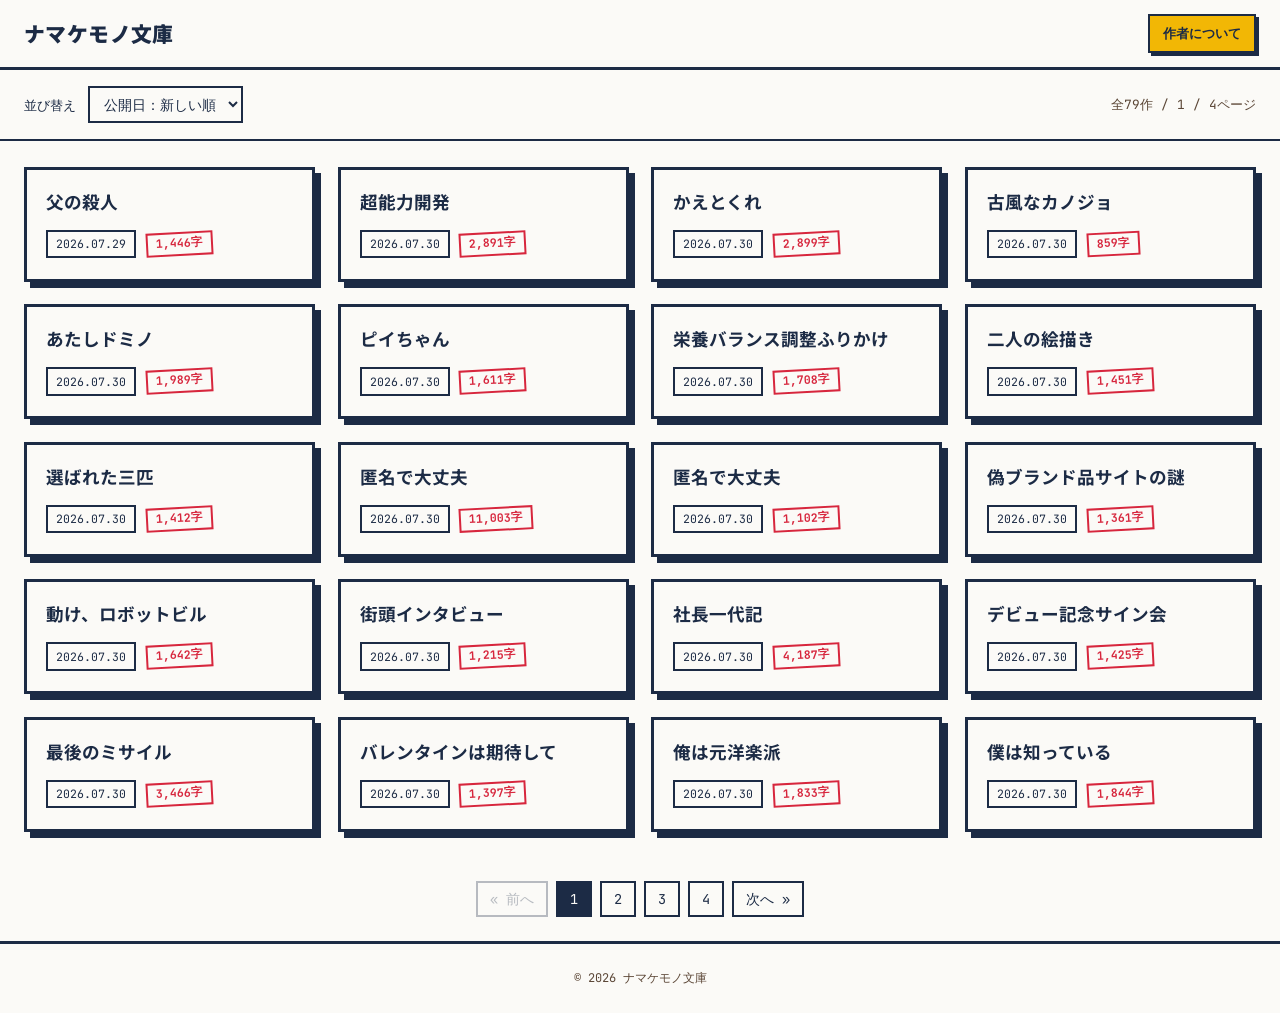
==== commit e96f1086: "更新" ====
--- a/index.html
+++ b/index.html
@@ -7,7 +7,7 @@
 <link rel="preconnect" href="https://fonts.googleapis.com">
 <link rel="preconnect" href="https://fonts.gstatic.com" crossorigin>
 <link href="https://fonts.googleapis.com/css2?family=Noto+Sans+JP:wght@700;900&family=Noto+Serif+JP:wght@400;500&family=JetBrains+Mono:wght@400;700&display=swap" rel="stylesheet">
-<link rel="stylesheet" href="css/style.css?v=2">
+<link rel="stylesheet" href="css/style.css?v=4">
 </head>
 <body>
 
@@ -41,6 +41,6 @@
   &copy; <span id="yearSpan"></span> ナマケモノ文庫
 </footer>
 
-<script src="js/list.js?v=2"></script>
+<script src="js/list.js?v=3"></script>
 </body>
 </html>
--- a/css/style.css
+++ b/css/style.css
@@ -14,6 +14,7 @@
   --red: #D7263D;
   --blue: #1E5AA8;
   --yellow: #F2B705;
+  --green: #1E8A4A;
 
   --border-w: 3px;
   --shadow: 6px 6px 0 var(--ink);
@@ -342,26 +343,34 @@
 
 .theme-chips {
   display: flex;
-  gap: 1rem;
+  align-items: stretch;
+  gap: 0.5rem;
+  flex-wrap: nowrap;
+  margin-top: 1.6rem;
+}
+
+.theme-chips[hidden] { display: none; }
+
+.theme-chip {
+  flex: 1 1 0;
+  min-width: 0;
+  display: flex;
+  align-items: center;
   justify-content: center;
-  flex-wrap: wrap;
-  margin-top: 1.6rem;
-}
-
-.theme-chips[hidden] { display: none; }
-
-.theme-chip {
-  font-family: var(--font-mono);
-  font-weight: 700;
-  font-size: 0.9rem;
-  padding: 0.6rem 1.2rem;
+  font-family: var(--font-mono);
+  font-weight: 700;
+  font-size: clamp(0.7rem, 3vw, 0.9rem);
+  padding: 0.7rem 0.5rem;
   border: 2px solid var(--ink);
   color: var(--paper);
+  text-align: center;
+  overflow-wrap: break-word;
+  word-break: break-word;
 }
 
 .theme-chip:nth-child(3n+1) { background: var(--red); }
 .theme-chip:nth-child(3n+2) { background: var(--blue); }
-.theme-chip:nth-child(3n+3) { background: var(--yellow); color: var(--ink); }
+.theme-chip:nth-child(3n+3) { background: var(--green); }
 
 /* ---------- ツールページ ---------- */
 
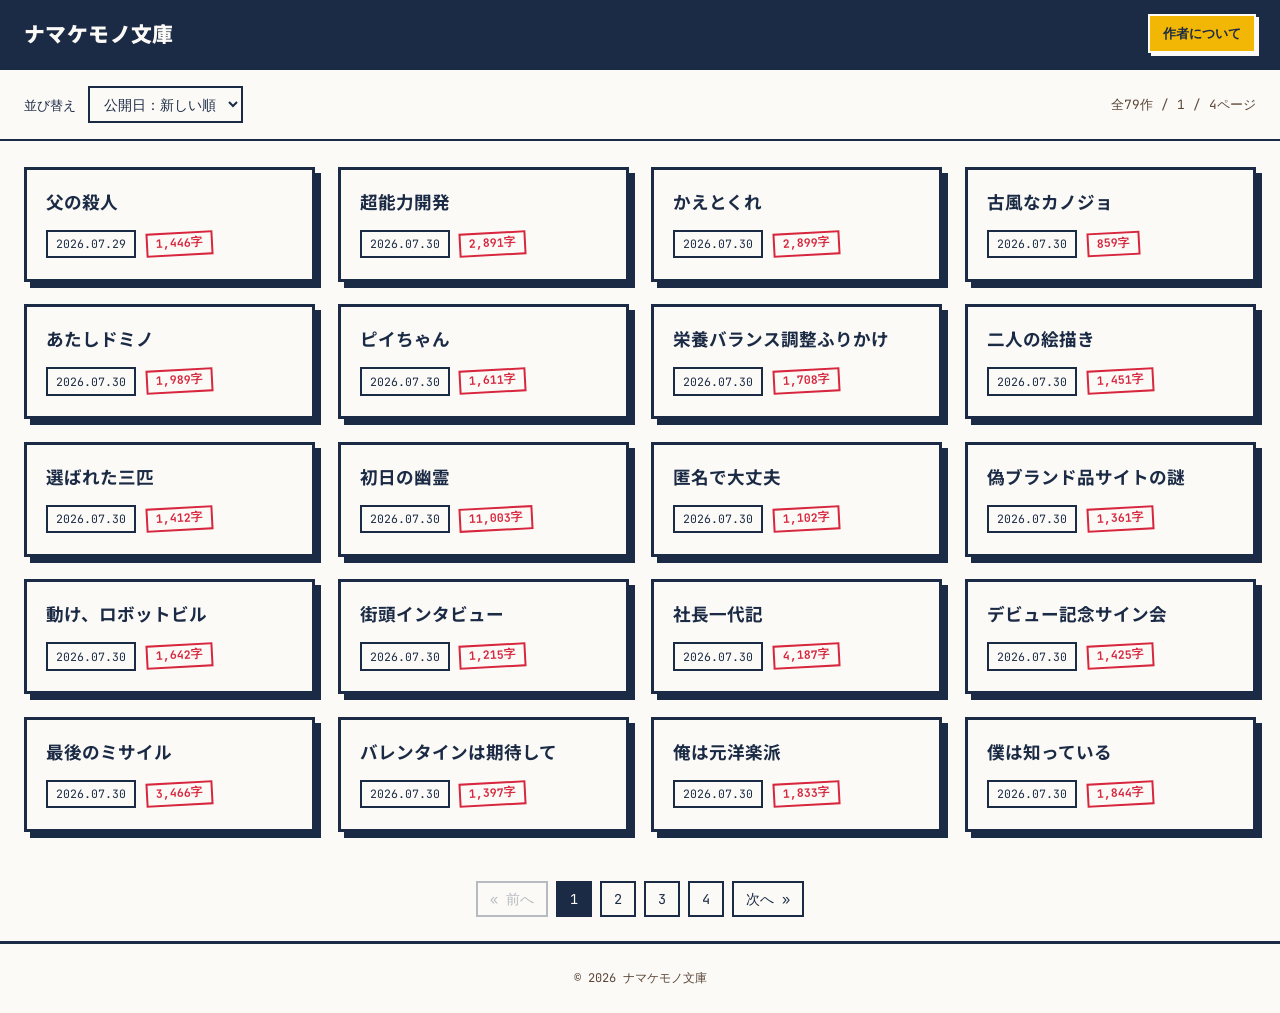
==== commit 98c84b57: "デザイン等更新" ====
--- a/index.html
+++ b/index.html
@@ -7,7 +7,7 @@
 <link rel="preconnect" href="https://fonts.googleapis.com">
 <link rel="preconnect" href="https://fonts.gstatic.com" crossorigin>
 <link href="https://fonts.googleapis.com/css2?family=Noto+Sans+JP:wght@700;900&family=Noto+Serif+JP:wght@400;500&family=JetBrains+Mono:wght@400;700&display=swap" rel="stylesheet">
-<link rel="stylesheet" href="css/style.css?v=4">
+<link rel="stylesheet" href="css/style.css?v=5">
 </head>
 <body>
 
--- a/css/style.css
+++ b/css/style.css
@@ -57,7 +57,8 @@
   position: sticky;
   top: 0;
   z-index: 10;
-  background: var(--paper);
+  background: var(--ink);
+  color: var(--paper);
   border-bottom: var(--border-w) solid var(--ink);
   display: flex;
   align-items: center;
@@ -73,6 +74,7 @@
   font-size: 1.3rem;
   text-decoration: none;
   letter-spacing: 0.02em;
+  color: var(--paper);
 }
 
 .site-title small {
@@ -80,7 +82,8 @@
   font-family: var(--font-mono);
   font-weight: 400;
   font-size: 0.65rem;
-  color: var(--brown);
+  color: var(--paper);
+  opacity: 0.7;
   letter-spacing: 0.05em;
   margin-top: 0.15rem;
 }
@@ -93,20 +96,20 @@
   text-decoration: none;
   color: var(--ink);
   background: var(--yellow);
-  border: 2px solid var(--ink);
+  border: 2px solid var(--paper);
   padding: 0.4rem 0.8rem;
-  box-shadow: var(--shadow-sm);
+  box-shadow: 3px 3px 0 var(--paper);
   transition: transform 0.1s ease, box-shadow 0.1s ease;
   white-space: nowrap;
 }
 .author-link:hover,
 .author-link:focus-visible {
   transform: translate(-1px, -1px);
-  box-shadow: 4px 4px 0 var(--ink);
+  box-shadow: 4px 4px 0 var(--paper);
 }
 .author-link:active {
   transform: translate(2px, 2px);
-  box-shadow: 1px 1px 0 var(--ink);
+  box-shadow: 1px 1px 0 var(--paper);
 }
 
 /* ---------- 並び替えバー ---------- */
@@ -269,13 +272,23 @@
   color: var(--brown);
 }
 
+.bottom-bar {
+  max-width: 38em;
+  margin: 0 auto;
+  padding: 1.5rem 1.5rem 2.5rem;
+  display: grid;
+  grid-template-columns: 1fr auto 1fr;
+  align-items: center;
+  gap: 1rem;
+}
+
 .back-link {
-  display: inline-block;
-  margin: 1.5rem;
+  justify-self: start;
   font-family: var(--font-mono);
   font-size: 0.85rem;
   text-decoration: none;
   border-bottom: 2px solid var(--ink);
+  white-space: nowrap;
 }
 
 /* ---------- 個別小説ページ ---------- */
@@ -312,17 +325,42 @@
 }
 
 .novel-article p {
-  margin: 0 0 1.15em;
-}
-
-.theme-section {
+  margin: 0 0 0.35em;
+}
+
+.chapter-heading {
+  margin: 2.6rem 0 1.1rem;
+  padding-bottom: 0.5rem;
+  border-bottom: 3px solid var(--ink);
+  font-family: var(--font-display);
+  font-weight: 900;
+  font-size: clamp(1.25rem, 3.2vw, 1.6rem);
+  line-height: 1.5;
+}
+
+.chapter-heading:first-child { margin-top: 0; }
+
+.theme-reveal {
   max-width: 38em;
   margin: 0 auto;
-  padding: 0 1.5rem 3rem;
-  text-align: center;
+  padding: 1.4rem 1.5rem 0;
+}
+
+.theme-reveal[hidden] { display: none; }
+
+.theme-reveal .theme-chips {
+  visibility: hidden;
+  opacity: 0;
+  transition: opacity 0.2s ease;
+}
+
+.theme-reveal.visible .theme-chips {
+  visibility: visible;
+  opacity: 1;
 }
 
 .theme-btn {
+  justify-self: center;
   font-family: var(--font-display);
   font-weight: 700;
   font-size: 0.95rem;
@@ -332,7 +370,10 @@
   box-shadow: var(--shadow);
   cursor: pointer;
   transition: transform 0.1s ease, box-shadow 0.1s ease;
-}
+  white-space: nowrap;
+}
+
+.theme-btn[hidden] { display: none; }
 
 .theme-btn:hover { transform: translate(-2px, -2px); box-shadow: 8px 8px 0 var(--ink); }
 
@@ -346,10 +387,7 @@
   align-items: stretch;
   gap: 0.5rem;
   flex-wrap: nowrap;
-  margin-top: 1.6rem;
-}
-
-.theme-chips[hidden] { display: none; }
+}
 
 .theme-chip {
   flex: 1 1 0;
@@ -573,5 +611,5 @@
 }
 
 @media (max-width: 600px) {
-  .novel-header, .novel-article, .theme-section { padding-left: 1.1rem; padding-right: 1.1rem; }
-}
+  .novel-header, .novel-article, .theme-reveal, .bottom-bar { padding-left: 1.1rem; padding-right: 1.1rem; }
+}
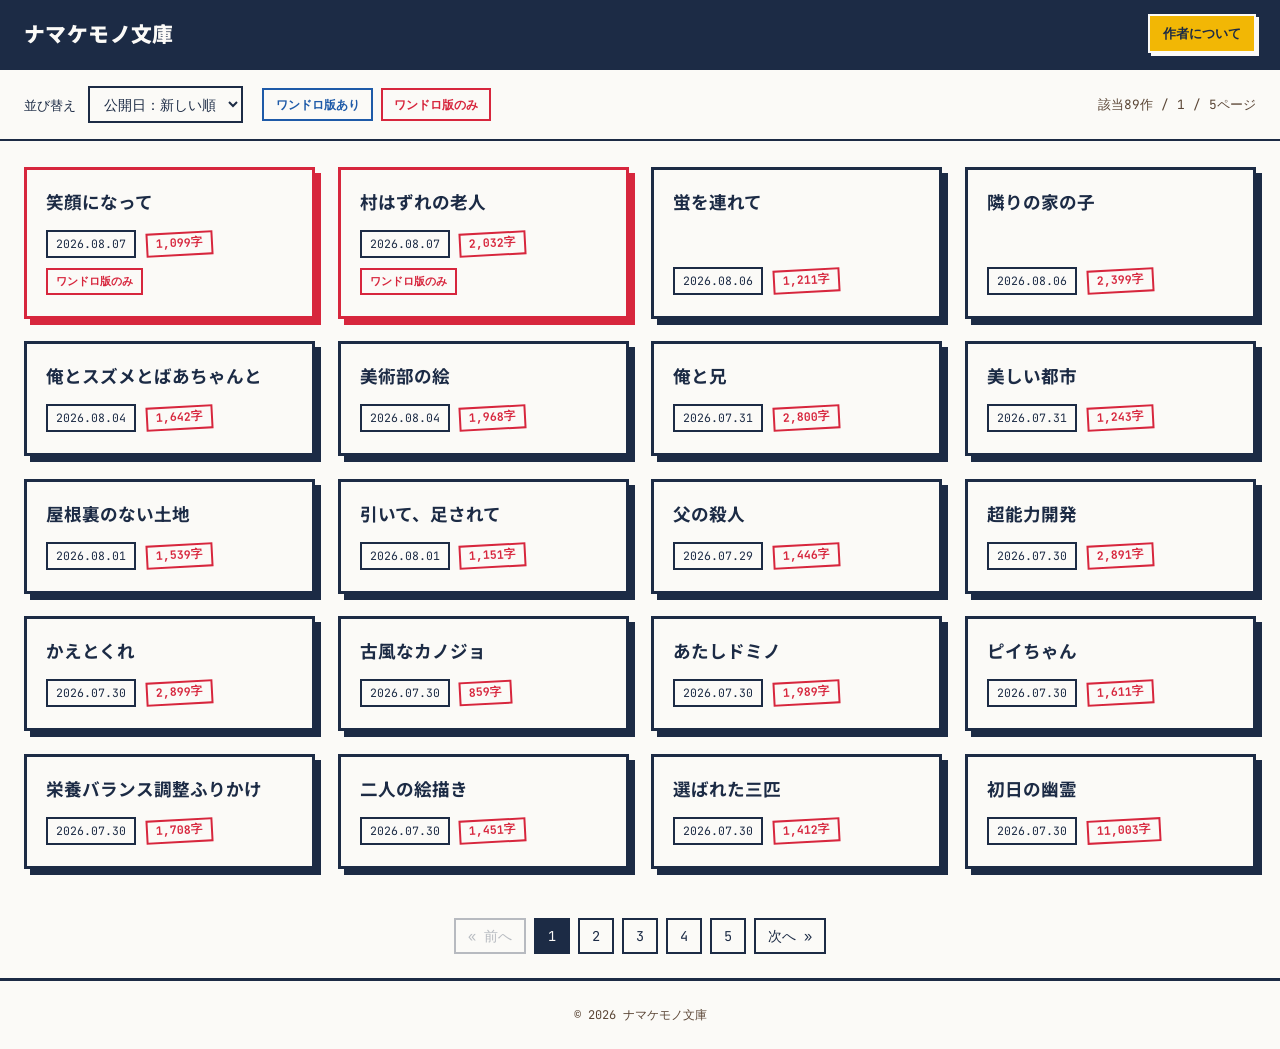
==== commit b14f808d: "追加・小説以外のファイル更新" ====
--- a/index.html
+++ b/index.html
@@ -7,7 +7,7 @@
 <link rel="preconnect" href="https://fonts.googleapis.com">
 <link rel="preconnect" href="https://fonts.gstatic.com" crossorigin>
 <link href="https://fonts.googleapis.com/css2?family=Noto+Sans+JP:wght@700;900&family=Noto+Serif+JP:wght@400;500&family=JetBrains+Mono:wght@400;700&display=swap" rel="stylesheet">
-<link rel="stylesheet" href="css/style.css?v=5">
+<link rel="stylesheet" href="css/style.css?v=6">
 </head>
 <body>
 
@@ -18,14 +18,20 @@
 </header>
 
 <div class="controls-bar">
-  <div>
-    <label for="sortSelect">並び替え</label>
-    <select id="sortSelect" class="sort-select">
-      <option value="date-desc">公開日：新しい順</option>
-      <option value="date-asc">公開日：古い順</option>
-      <option value="length-desc">文字数：長い順</option>
-      <option value="length-asc">文字数：短い順</option>
-    </select>
+  <div class="controls-left">
+    <div>
+      <label for="sortSelect">並び替え</label>
+      <select id="sortSelect" class="sort-select">
+        <option value="date-desc">公開日：新しい順</option>
+        <option value="date-asc">公開日：古い順</option>
+        <option value="length-desc">文字数：長い順</option>
+        <option value="length-asc">文字数：短い順</option>
+      </select>
+    </div>
+    <div class="filter-group" role="group" aria-label="ワンドロ版の絞り込み">
+      <button type="button" class="filter-btn has" id="filterHasWandoro" aria-pressed="false">ワンドロ版あり</button>
+      <button type="button" class="filter-btn only" id="filterWandoroOnly" aria-pressed="false">ワンドロ版のみ</button>
+    </div>
   </div>
   <div class="result-count" id="resultCount"></div>
 </div>
@@ -41,6 +47,6 @@
   &copy; <span id="yearSpan"></span> ナマケモノ文庫
 </footer>
 
-<script src="js/list.js?v=3"></script>
+<script src="js/list.js?v=4"></script>
 </body>
 </html>
--- a/css/style.css
+++ b/css/style.css
@@ -145,6 +145,48 @@
   color: var(--brown);
 }
 
+.controls-left {
+  display: flex;
+  align-items: center;
+  flex-wrap: wrap;
+  gap: 1.2rem;
+}
+
+.filter-group {
+  display: flex;
+  align-items: center;
+  flex-wrap: wrap;
+  gap: 0.5rem;
+}
+
+.filter-btn {
+  font-family: var(--font-mono);
+  font-size: 0.78rem;
+  font-weight: 700;
+  background: var(--paper);
+  border: 2px solid var(--ink);
+  padding: 0.35rem 0.7rem;
+  cursor: pointer;
+}
+
+.filter-btn.has {
+  border-color: var(--blue);
+  color: var(--blue);
+}
+.filter-btn.has[aria-pressed="true"] {
+  background: var(--blue);
+  color: var(--paper);
+}
+
+.filter-btn.only {
+  border-color: var(--red);
+  color: var(--red);
+}
+.filter-btn.only[aria-pressed="true"] {
+  background: var(--red);
+  color: var(--paper);
+}
+
 /* ---------- 一覧グリッド ---------- */
 
 .novel-grid {
@@ -178,6 +220,43 @@
   box-shadow: 3px 3px 0 var(--ink);
 }
 
+/* ワンドロ版あり（修正版＋ワンドロ版のペア）: 青枠 */
+.novel-card.has-wandoro {
+  border-color: var(--blue);
+  box-shadow: 6px 6px 0 var(--blue);
+}
+.novel-card.has-wandoro:hover,
+.novel-card.has-wandoro:focus-visible {
+  box-shadow: 9px 9px 0 var(--blue);
+}
+.novel-card.has-wandoro:active {
+  box-shadow: 3px 3px 0 var(--blue);
+}
+
+/* ワンドロ版のみ（修正版なし）: 赤枠 */
+.novel-card.wandoro-only {
+  border-color: var(--red);
+  box-shadow: 6px 6px 0 var(--red);
+}
+.novel-card.wandoro-only:hover,
+.novel-card.wandoro-only:focus-visible {
+  box-shadow: 9px 9px 0 var(--red);
+}
+.novel-card.wandoro-only:active {
+  box-shadow: 3px 3px 0 var(--red);
+}
+
+.wandoro-badge {
+  font-family: var(--font-mono);
+  font-size: 0.68rem;
+  font-weight: 700;
+  padding: 0.15rem 0.5rem;
+  border: 2px solid currentColor;
+  display: inline-block;
+}
+.wandoro-badge--has { color: var(--blue); }
+.wandoro-badge--only { color: var(--red); }
+
 .novel-card h2 {
   margin: 0;
   font-family: var(--font-display);
@@ -314,6 +393,50 @@
   flex-wrap: wrap;
   align-items: center;
 }
+
+.novel-meta-row .wandoro-badge--only {
+  transform: rotate(-2deg);
+}
+
+.wandoro-link-box {
+  max-width: 38em;
+  margin: 0 auto;
+  padding: 1.2rem 1.5rem;
+  border-top: 2px dashed var(--brown);
+  border-bottom: 2px dashed var(--brown);
+  text-align: center;
+}
+
+.wandoro-link-box p {
+  margin: 0 0 0.8rem;
+  font-family: var(--font-mono);
+  font-size: 0.82rem;
+  color: var(--brown);
+}
+
+.wandoro-link-btn {
+  display: inline-block;
+  font-family: var(--font-display);
+  font-weight: 700;
+  font-size: 0.9rem;
+  text-decoration: none;
+  border: 2px solid var(--ink);
+  padding: 0.6rem 1.3rem;
+  box-shadow: var(--shadow-sm);
+  transition: transform 0.1s ease, box-shadow 0.1s ease;
+}
+.wandoro-link-btn:hover {
+  transform: translate(-2px, -2px);
+  box-shadow: 5px 5px 0 var(--ink);
+}
+.wandoro-link-btn:active {
+  transform: translate(1px, 1px);
+  box-shadow: 2px 2px 0 var(--ink);
+}
+
+/* リンクの向きで枠色を変える：ワンドロ版へ進む＝青／修正版へ戻る＝赤 */
+.wandoro-link-box.to-wandoro .wandoro-link-btn { border-color: var(--blue); color: var(--blue); }
+.wandoro-link-box.to-revised .wandoro-link-btn { border-color: var(--red); color: var(--red); }
 
 .novel-article {
   max-width: 38em;
